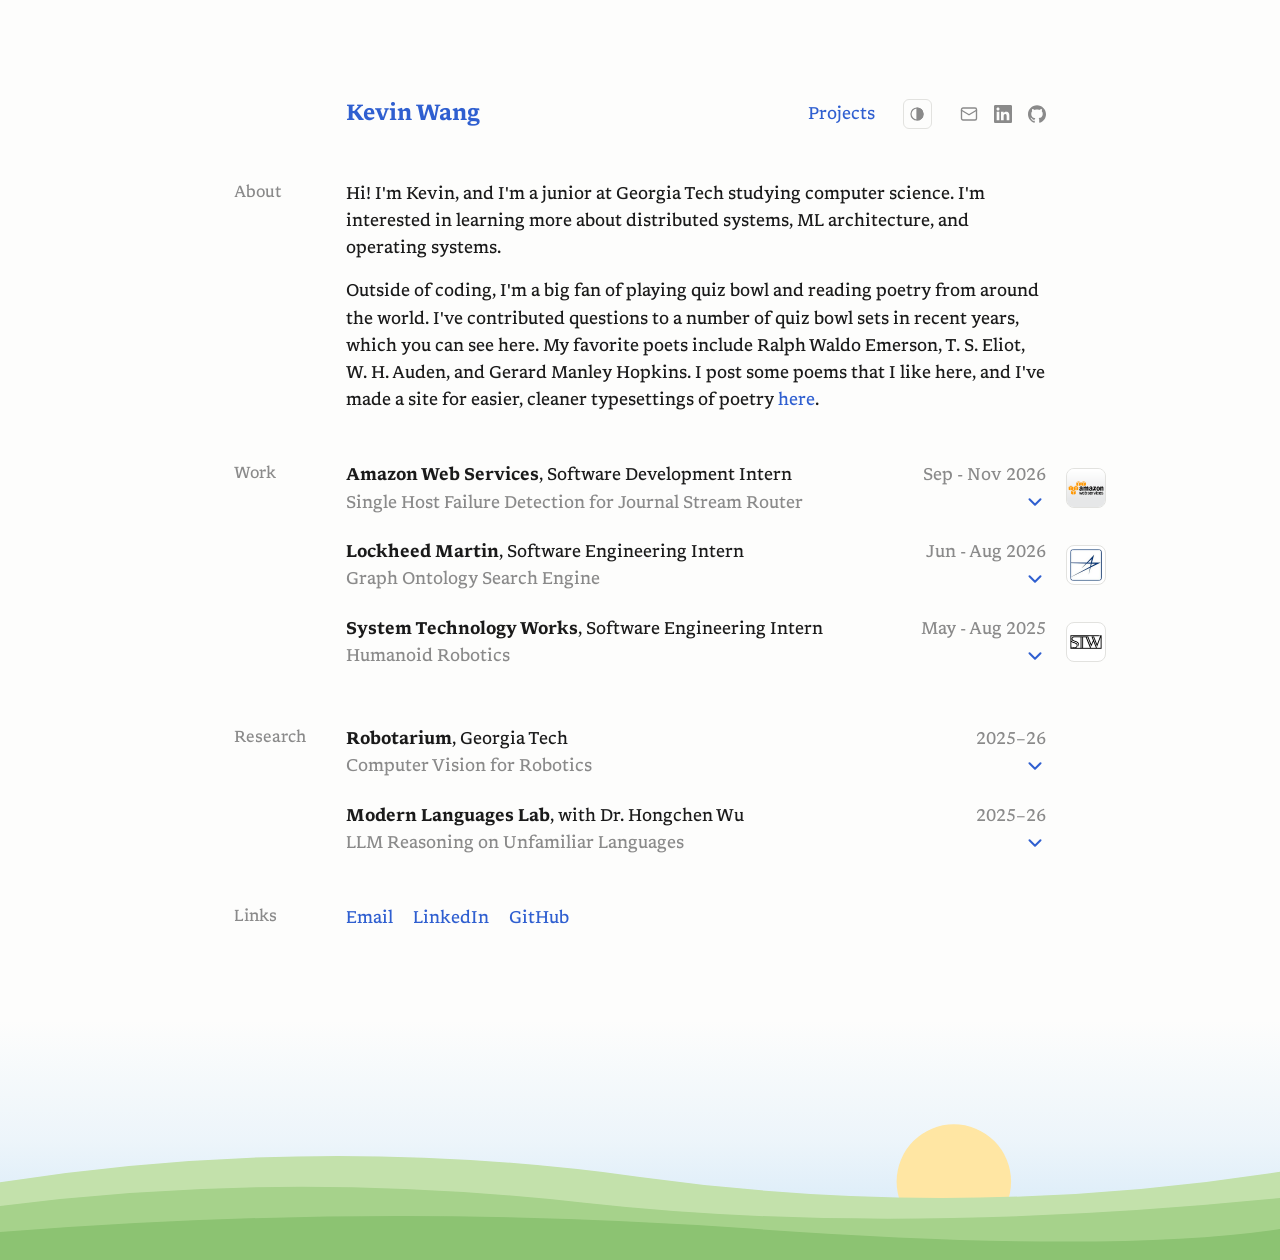
==== index.html @ 2fbb44e0 "Projects page as expandable rows; host Poem Typesetter; QBuzzer live link - Projects use the same ex" ====
<!doctype html>
<html lang="en">
<head>
  <meta charset="utf-8">
  <meta name="viewport" content="width=device-width, initial-scale=1">
  <title>Kevin Wang</title>
  <meta name="description" content="Kevin Wang — CS + Math at Georgia Tech. Distributed systems, operating systems, and ML.">
  <link rel="preload" href="/fonts/Libron-Regular.ttf" as="font" type="font/ttf" crossorigin>
  <!-- Tab icon: sun in a sky, matching the scene at the bottom. script.js swaps it with the theme picker. -->
  <link rel="icon" type="image/svg+xml" href="/favicon-light.svg" media="(prefers-color-scheme: light)">
  <link rel="icon" type="image/svg+xml" href="/favicon-dark.svg" media="(prefers-color-scheme: dark)">
  <link rel="stylesheet" href="/style.css?v=17">
  <script>
    (function () {
      var t = null;
      try { t = localStorage.getItem("theme"); } catch (e) {}
      if (t !== "light" && t !== "dark") t = matchMedia("(prefers-color-scheme: dark)").matches ? "dark" : "light"; // auto
      document.documentElement.dataset.theme = t;
    })();
  </script>
  <!-- Umami analytics: replace YOUR-WEBSITE-ID with the ID from your Umami dashboard -->
  <script defer src="https://cloud.umami.is/script.js" data-website-id="YOUR-WEBSITE-ID"></script>
</head>
<body>
  <svg width="0" height="0" style="position:absolute" aria-hidden="true">
    <symbol id="icon-light" viewBox="0 0 24 24"><circle cx="12" cy="12" r="4"/><path d="M12 2v2M12 20v2M4.93 4.93l1.41 1.41M17.66 17.66l1.41 1.41M2 12h2M20 12h2M4.93 19.07l1.41-1.41M17.66 6.34l1.41-1.41"/></symbol>
    <symbol id="icon-dark" viewBox="0 0 24 24"><path d="M21 12.8A9 9 0 1 1 11.2 3a7 7 0 0 0 9.8 9.8z"/></symbol>
    <symbol id="icon-auto" viewBox="0 0 24 24"><circle cx="12" cy="12" r="9"/><path d="M12 3a9 9 0 0 1 0 18z" fill="currentColor"/></symbol>
    <symbol id="icon-check" viewBox="0 0 24 24"><path d="M20 6 9 17l-5-5"/></symbol>
  </svg>
  <main>
    <header>
      <h1><a href="/">Kevin Wang</a></h1>
      <div class="header-right">
        <a class="nav-link" href="/projects/">Projects</a>
        <div class="theme-dropdown">
          <button type="button" class="theme-toggle" aria-haspopup="true" aria-expanded="false"
                  aria-controls="theme-menu" aria-label="Change theme" title="Change theme">
            <svg class="icon"><use href="#icon-auto"/></svg>
          </button>
          <ul id="theme-menu" class="theme-menu" hidden>
            <li><button type="button" data-theme-value="light" data-umami-event="theme-light">
              <svg class="icon"><use href="#icon-light"/></svg><span>Light</span><svg class="icon check"><use href="#icon-check"/></svg>
            </button></li>
            <li><button type="button" data-theme-value="dark" data-umami-event="theme-dark">
              <svg class="icon"><use href="#icon-dark"/></svg><span>Dark</span><svg class="icon check"><use href="#icon-check"/></svg>
            </button></li>
            <li><button type="button" data-theme-value="auto" data-umami-event="theme-auto">
              <svg class="icon"><use href="#icon-auto"/></svg><span>Auto</span><svg class="icon check"><use href="#icon-check"/></svg>
            </button></li>
          </ul>
        </div>
        <nav class="icons">
          <a href="mailto:kevinwanggtswe@gmail.com" aria-label="Email" data-umami-event="email">
            <svg viewBox="0 0 24 24" fill="none" stroke="currentColor" stroke-width="1.8" stroke-linecap="round" stroke-linejoin="round"><rect x="2" y="4" width="20" height="16" rx="2"/><path d="m22 7-10 6L2 7"/></svg>
          </a>
          <a href="https://linkedin.com/in/kevin-wang-gt" aria-label="LinkedIn" data-umami-event="linkedin">
            <svg viewBox="0 0 24 24" fill="currentColor"><path d="M20.447 20.452h-3.554v-5.569c0-1.328-.027-3.037-1.852-3.037-1.853 0-2.136 1.445-2.136 2.939v5.667H9.351V9h3.414v1.561h.046c.477-.705 1.637-1.548 3.37-1.548 3.601 0 4.267 2.37 4.267 4.892v6.255zM5.337 7.433c-1.144 0-2.063-.926-2.063-2.065 0-1.138.92-2.063 2.063-2.063 1.14 0 2.064.925 2.064 2.063 0 1.139-.925 2.065-2.064 2.065zm1.782 13.019H3.555V9h3.564v11.452zM22.225 0H1.771C.792 0 0 .774 0 1.729v20.542C0 23.227.792 24 1.771 24h20.451C23.2 24 24 23.227 24 22.271V1.729C24 .774 23.2 0 22.222 0h.003z"/></svg>
          </a>
          <a href="https://github.com/kevinw93" aria-label="GitHub" data-umami-event="github">
            <svg viewBox="0 0 24 24" fill="currentColor"><path d="M12 .297c-6.63 0-12 5.373-12 12 0 5.303 3.438 9.8 8.205 11.385.6.113.82-.258.82-.577 0-.285-.01-1.04-.015-2.04-3.338.724-4.042-1.61-4.042-1.61C4.422 18.07 3.633 17.7 3.633 17.7c-1.087-.744.084-.729.084-.729 1.205.084 1.838 1.236 1.838 1.236 1.07 1.835 2.809 1.305 3.495.998.108-.776.417-1.305.76-1.605-2.665-.3-5.466-1.332-5.466-5.93 0-1.31.465-2.38 1.235-3.22-.135-.303-.54-1.523.105-3.176 0 0 1.005-.322 3.3 1.23.96-.267 1.98-.399 3-.405 1.02.006 2.04.138 3 .405 2.28-1.552 3.285-1.23 3.285-1.23.645 1.653.24 2.873.12 3.176.765.84 1.23 1.91 1.23 3.22 0 4.61-2.805 5.625-5.475 5.92.42.36.81 1.096.81 2.22 0 1.606-.015 2.896-.015 3.286 0 .315.21.69.825.57C20.565 22.092 24 17.592 24 12.297c0-6.627-5.373-12-12-12"/></svg>
          </a>
        </nav>
      </div>
    </header>

    <section>
      <h2>About</h2>
      <div>
        <p>
          Hi! I'm Kevin, and I'm a junior at Georgia Tech studying computer science.
          I'm interested in learning more about distributed systems, ML architecture,
          and operating systems.
        </p>
        <p>
          Outside of coding, I'm a big fan of playing quiz bowl and reading poetry
          from around the world. I've contributed questions to a number of quiz bowl
          sets in recent years, which you can see here. My favorite poets include
          Ralph Waldo Emerson, T. S. Eliot, W. H. Auden, and Gerard Manley Hopkins.
          I post some poems that I like here, and I've made a site for easier, cleaner
          typesettings of poetry <a href="/projects/poem-typesetter/">here</a>.
        </p>
      </div>
    </section>

    <section>
      <h2>Work</h2>
      <!-- Click a role to expand it. Each <li class="exp"> is one experience. -->
      <ul class="exps">
          <li class="exp">
            <button type="button" class="exp-head" aria-expanded="false" aria-controls="exp-0">
              <span class="exp-text">
                <span class="row"><span><b>Amazon Web Services</b>, Software Development Intern</span><span class="date">Sep - Nov 2026</span></span>
                <span class="exp-title">Single Host Failure Detection for Journal Stream Router<svg class="chev" viewBox="0 0 24 24" aria-hidden="true"><path d="m6 9 6 6 6-6"/></svg></span>
              </span>
              <img class="exp-logo" src="/images/logos/aws.png" alt="" width="40" height="40">
            </button>
            <div class="exp-body" id="exp-0">
              <div>
                <p>This fall, I'm interning on the Journal team at <b>Amazon Web Services</b>. Journal is a fault-tolerant, high performance, durable write-ahead log service at massive scale, handling over 100M transactions per second. Journal is regularly used as a tier-0 building block for other AWS services. For example, Journal enables S3 and DynamoDB to durably record changes before applying them.</p>
                <p>My project detects and isolates single-host failures in Journal Stream Router (JSR), the fleet that routes clients to the Journal backend. A JSR host with failing hardware can keep accepting connections while serving them poorly, hurting every client routed to it. I built a system that watches each host's kernel logs for signs of hardware failure and quarantines a failing host. A quarantined host stops accepting new connections and gradually drains its existing connections to healthy hosts. To protect fleet capacity, hosts coordinate through a shared lease. Only one host can be quarantined at a time, and only when enough healthy hosts remain to absorb its traffic.</p>
                <p>I’m approaching the end of my internship, and I’m excited to see the results of my work once it’s productionized! I’ve been able to catch a whole host of errors during beta testing, and I’m hoping my work will reduce the oncall load by catching failing hosts before Journal sees customer impact.</p>
              </div>
            </div>
          </li>
          <li class="exp">
            <button type="button" class="exp-head" aria-expanded="false" aria-controls="exp-1">
              <span class="exp-text">
                <span class="row"><span><b>Lockheed Martin</b>, Software Engineering Intern</span><span class="date">Jun - Aug 2026</span></span>
                <span class="exp-title">Graph Ontology Search Engine<svg class="chev" viewBox="0 0 24 24" aria-hidden="true"><path d="m6 9 6 6 6-6"/></svg></span>
              </span>
              <img class="exp-logo" src="/images/logos/lockheed-martin.png" alt="" width="40" height="40">
            </button>
            <div class="exp-body" id="exp-1">
              <div>
                <p>Over the summer I was at <b>Lockheed Martin</b>, where I rebuilt the communications org’s search engine, which previously ran on Algolia. The old engine often missed valid results for domain-specific queries, with searches using an acronym, internal program name, or paraphrase routinely failing to surface relevant documents, often with zero results.</p>
                <p>To fix this, I built a search engine using OpenSearch and AWS Neptune. Using large language models, I extracted entity-relationship-entity triples from 15,000+ internal documents into AWS Neptune, producing a graph of 270K+ nodes and 1.2M+ edges. When a document is indexed, Cypher queries fetch its entities, aliases, and related concepts from the graph and store them on the document’s OpenSearch entry. Related concepts are weighted lower than direct aliases so loose matches don't crowd out exact ones.</p>
                <p>As a result, a search using a program's full name now finds documents that only use its acronym and also documents containing semantically related content. Compared to the same OpenSearch pipeline without the graph, this raised the top-10 search result relevance (nDCG) by 46%. Because all graph work happens at index time, searches never wait on Neptune. Serving from inside Lockheed's network instead of calling an external service also cut p95 query latency by 40% compared to Algolia.</p>
              </div>
            </div>
          </li>
          <li class="exp">
            <button type="button" class="exp-head" aria-expanded="false" aria-controls="exp-2">
              <span class="exp-text">
                <span class="row"><span><b class="peek">System Technology Works<span class="peek-window" aria-hidden="true"><img src="/images/zeus2q.png" alt=""></span></b>, Software Engineering Intern</span><span class="date">May - Aug 2025</span></span>
                <span class="exp-title">Humanoid Robotics<svg class="chev" viewBox="0 0 24 24" aria-hidden="true"><path d="m6 9 6 6 6-6"/></svg></span>
              </span>
              <img class="exp-logo" src="/images/logos/stw.png" alt="" width="40" height="40">
            </button>
            <div class="exp-body" id="exp-2">
              <span class="robot-window" aria-hidden="true"><img src="/images/robot.png" alt="" loading="lazy"></span>
              <div>
                <p>Previously, I interned at <b>System Technology Works</b>, which is a local robotics company in Georgia building humanoid robots such as the Zeus2Q. I built software that contributed to the Zeus2Q’s seeing, walking, talking, and overall human interaction capabilities.</p>
                <p>For vision, I built face tracking that uses OpenCV to detect faces and a PID controller to turn the robot's head so the person stays centered in view. I also built an object detection pipeline that combines YOLO with an Intel RealSense depth camera to locate objects in 3D in real time, so the robot knows where things are around it. For conversation, I used Llama 3 to generate the robot's responses in 10+ languages, with keyword detection to trigger interactions such as playing rock, paper, scissors, shaking hands, or dancing. I also tuned the robot's movements so it could walk and dance while keeping its balance.</p>
              </div>
            </div>
          </li>
      </ul>
    </section>

    <section>
      <h2>Research</h2>
      <!-- FILLER: the Modern Languages Lab text is still placeholder; Robotarium is final -->
      <ul class="exps">
          <li class="exp">
            <button type="button" class="exp-head" aria-expanded="false" aria-controls="exp-3">
              <span class="row"><span><b>Robotarium</b>, Georgia Tech</span><span class="date">2025–26</span></span>
              <span class="exp-title">Computer Vision for Robotics<svg class="chev" viewBox="0 0 24 24" aria-hidden="true"><path d="m6 9 6 6 6-6"/></svg></span>
            </button>
            <div class="exp-body" id="exp-3">
              <div>
                <p>At the <b>Robotarium</b> at Georgia Tech, I worked on getting the lab's small robots to find and follow each other using nothing but their onboard cameras, with no external tracking system.</p>
                <p>I trained a lightweight YOLOv5-nano detector on a custom Roboflow dataset reaching 0.95 mAP for robot detection, then shrank the model by 65% with INT8 quantization in ONNX Runtime so it was small enough to run in real time on a Raspberry Pi. ROS2 nodes written in C++ read frames through libcamera and publish bounding box coordinates, which the robot used to detect and follow the robot in front of it.</p>
              </div>
            </div>
          </li>
          <li class="exp">
            <button type="button" class="exp-head" aria-expanded="false" aria-controls="exp-4">
              <span class="row"><span><b>Modern Languages Lab</b>, with Dr. Hongchen Wu</span><span class="date">2025–26</span></span>
              <span class="exp-title">LLM Reasoning on Unfamiliar Languages<svg class="chev" viewBox="0 0 24 24" aria-hidden="true"><path d="m6 9 6 6 6-6"/></svg></span>
            </button>
            <div class="exp-body" id="exp-4">
              <div>
                <p>I got into computational linguistics through linguistics olympiads: puzzles where you work out how a language you've never seen works from just a handful of examples. I won a gold medal at NACLO and went on to compete for the US at the International Linguistics Olympiad, where I received an honorable mention.</p>
                <p>So at the <b>Modern Languages Lab</b> with Dr. Hongchen Wu, it felt natural to turn those same puzzles on large language models. I co-authored a paper testing how well 8 leading LLMs reason about unfamiliar languages across more than two hundred olympiad problems.</p>
              </div>
            </div>
          </li>
      </ul>
    </section>

    <section>
      <h2>Links</h2>
      <p class="links">
        <a href="mailto:kevinwanggtswe@gmail.com" data-umami-event="email">Email</a>
        <a href="https://linkedin.com/in/kevin-wang-gt" data-umami-event="linkedin">LinkedIn</a>
        <a href="https://github.com/kevinw93" data-umami-event="github">GitHub</a>
      </p>
    </section>
  </main>

  <!-- Decorative pasture scene: hand-drawn with basic SVG shapes. The sky fades to transparent at the top. Colors come from CSS variables (--sky, --sun, etc.). -->
  <footer class="scene" aria-hidden="true">
    <svg viewBox="0 0 1440 260" preserveAspectRatio="xMidYMax slice">
      <defs>
        <linearGradient id="sky" x1="0" y1="0" x2="0" y2="1">
          <stop offset="0" style="stop-color: var(--sky)" stop-opacity="0"/>
          <stop offset="0.5" style="stop-color: var(--sky)" stop-opacity="0.35"/>
          <stop offset="1" style="stop-color: var(--sky)" stop-opacity="1"/>
        </linearGradient>
      </defs>
      <rect width="1440" height="260" fill="url(#sky)"/>
      <circle class="sun" cx="1060" cy="175" r="62"/>
      <path class="hill-back" d="M0 180 Q 360 120 720 170 T 1440 160 V260 H0 Z"/>
      <path class="hill-mid" d="M0 205 Q 320 160 660 198 T 1440 190 V260 H0 Z"/>
      <path class="hill-front" d="M0 232 Q 420 196 840 226 T 1440 222 V260 H0 Z"/>
    </svg>
  </footer>

  <script src="/script.js?v=17"></script>
</body>
</html>
---- style.css ----
/* Libron by Nico Verbruggen, SIL Open Font License 1.1 (see fonts/OFL.txt) */
@font-face {
  font-family: "Libron";
  src: url("fonts/Libron-Regular.ttf") format("truetype");
  font-weight: 400; font-style: normal; font-display: swap;
}
@font-face {
  font-family: "Libron";
  src: url("fonts/Libron-Italic.ttf") format("truetype");
  font-weight: 400; font-style: italic; font-display: swap;
}
@font-face {
  font-family: "Libron";
  src: url("fonts/Libron-Bold.ttf") format("truetype");
  font-weight: 700; font-style: normal; font-display: swap;
}

:root {
  --bg: #fdfdfc;
  --fg: #1a1a1a;
  --muted: #8a8a8a;
  --accent: #2f5fd0;
  --border: #e2e2df;
  --hover: #f1f1ee;
  --sky: #cfe6f7;
  --sun: #ffe6a3;
  --hill-1: #c3e1ab;
  --hill-2: #a6d28b;
  --hill-3: #8cc372;
  --label-w: 7rem;
}

/* dark theme: set by the toggle (data-theme), or by the system setting if JS is off */
:root[data-theme="dark"] {
  --bg: #111;
  --fg: #e6e6e6;
  --muted: #777;
  --accent: #8aa8ff;
  --border: #2c2c2c;
  --hover: #1c1c1c;
  --sky: #1d2b47;
  --sun: #e8e3c8;
  --hill-1: #2c4630;
  --hill-2: #253e29;
  --hill-3: #1f3522;
}
@media (prefers-color-scheme: dark) {
  :root:not([data-theme]) {
    --bg: #111;
    --fg: #e6e6e6;
    --muted: #777;
    --accent: #8aa8ff;
    --border: #2c2c2c;
    --hover: #1c1c1c;
    --sky: #1d2b47;
    --sun: #e8e3c8;
    --hill-1: #2c4630;
    --hill-2: #253e29;
    --hill-3: #1f3522;
  }
}
:root[data-theme="dark"] { color-scheme: dark; }

* { box-sizing: border-box; margin: 0; padding: 0; }

/* Overscroll ("rubber band") areas show the root element's background, not the body's.
   script.js adds .overscroll-bottom near the bottom of the page so dragging past the hills
   reveals more green instead of the page color. */
html { background-color: var(--bg); }
html.overscroll-bottom { background-color: var(--hill-3); }

body {
  background: var(--bg);
  color: var(--fg);
  font: 17px/1.6 "Libron", Georgia, serif;
  -webkit-font-smoothing: antialiased;
}

main {
  max-width: 860px;
  margin: 0 auto;
  padding: 6rem 1.5rem;
}

header {
  display: flex;
  justify-content: space-between;
  align-items: center;
  margin-bottom: 3rem;
  padding-left: var(--label-w);
}

.header-right { display: flex; align-items: center; gap: 1.75rem; }

/* theme picker: bordered icon button + Light / Dark / Auto menu */
.theme-dropdown { position: relative; display: flex; }
.icon {
  width: 16px; height: 16px;
  fill: none; stroke: currentColor; stroke-width: 1.8;
  stroke-linecap: round; stroke-linejoin: round;
  flex-shrink: 0;
}
.theme-toggle {
  display: flex;
  align-items: center;
  padding: 0.35rem;
  background: none;
  color: var(--muted);
  border: 1px solid var(--border);
  border-radius: 6px;
  cursor: pointer;
}
.theme-toggle:hover, .theme-toggle[aria-expanded="true"] { color: var(--fg); background: var(--hover); }
.theme-menu {
  position: absolute;
  right: 0;
  top: calc(100% + 0.4rem);
  z-index: 10;
  min-width: 8.5rem;
  padding: 0.25rem;
  list-style: none;
  background: var(--bg);
  border: 1px solid var(--border);
  border-radius: 8px;
  box-shadow: 0 6px 16px rgba(0, 0, 0, 0.12);
}
.theme-menu li + li { margin-top: 0; }
.theme-menu button {
  display: flex;
  align-items: center;
  gap: 0.6rem;
  width: 100%;
  padding: 0.4rem 0.6rem;
  background: none;
  color: var(--fg);
  border: 0;
  border-radius: 6px;
  font: inherit;
  font-size: 0.95rem;
  text-align: left;
  cursor: pointer;
}
.theme-menu button:hover { background: var(--hover); }
.theme-menu button[aria-pressed="true"] { font-weight: 700; }
.theme-menu .check { margin-left: auto; visibility: hidden; }
.theme-menu button[aria-pressed="true"] .check { visibility: visible; }
:root:not([data-theme]) .theme-dropdown { display: none; } /* no JS: hide the picker */

.icons { display: flex; gap: 1rem; }
.icons a { color: var(--muted); display: flex; }
.icons a:hover { color: var(--fg); }
.icons svg { width: 18px; height: 18px; }

h1 { font-size: 1.4rem; font-weight: 700; }

section {
  display: grid;
  grid-template-columns: var(--label-w) 1fr;
  margin-bottom: 2.5rem;
}

h2 {
  font-size: 1rem;
  font-weight: 400;
  color: var(--muted);
}

ul { list-style: none; }
li + li { margin-top: 1.1rem; }

.row {
  display: flex;
  justify-content: space-between;
  gap: 1rem;
}

b { font-weight: 700; }

.date {
  color: var(--muted);
  white-space: nowrap;
}

li p { color: var(--muted); }

a {
  color: var(--accent);
  text-decoration: none;
}
a:hover { text-decoration: underline; }

.links a + a { margin-left: 1rem; }

/* header: name + Projects link use the link color */
h1 a, .nav-link { color: var(--accent); }
.nav-link[aria-current="page"] { text-decoration: underline; text-underline-offset: 3px; }

/* projects page: same expandable rows as Work, with link buttons always visible */
.button {
  display: inline-block;
  padding: 0.2rem 0.75rem;
  border: 1px solid var(--border);
  border-radius: 6px;
  font-size: 0.9rem;
}
.button:hover { background: var(--hover); text-decoration: none; }

/* expandable work experiences: click the row, body slides open */
.exps .exp + .exp { margin-top: 0.4rem; }
.exp-head {
  display: block;
  width: calc(100% + 1.2rem);
  margin: 0 -0.6rem;
  padding: 0.5rem 0.6rem;
  font: inherit;
  color: inherit;
  text-align: left;
  background: none;
  border: 0;
  border-radius: 6px;
  cursor: pointer;
  transition: background-color 0.2s ease;
}
.exp-head:hover { background: var(--hover); }
/* company logos: just outside the row's right edge, so dates and arrows stay aligned with Research */
.exp { position: relative; }
.exp-logo {
  position: absolute;
  top: calc(0.5rem + 7px); /* centered on the two-line row header */
  left: calc(100% + 1.25rem);
  width: 2.5rem;
  height: 2.5rem;
  padding: 3px;
  object-fit: contain;
  background: #fff;
  border: 1px solid var(--border);
  border-radius: 8px;
}
.exp-logo[src$="aws.png"] { padding: 0; object-fit: cover; } /* the AWS icon has its own grey background */
/* not enough room beside the column: put the logo inside the row instead */
@media (max-width: 1000px) {
  .exp-head:has(.exp-logo) { display: grid; grid-template-columns: 1fr auto; align-items: center; gap: 1rem; }
  .exp-logo { position: static; }
}
.exp-head:focus-visible { outline: 2px solid var(--accent); outline-offset: 2px; }
.exp-title {
  display: flex;
  justify-content: space-between;
  align-items: center;
  gap: 1rem;
  color: var(--muted);
}
.exp-head:hover .exp-title { color: var(--fg); }
.chev {
  width: 22px; height: 22px; flex-shrink: 0;
  fill: none; stroke: var(--accent); stroke-width: 2.2; stroke-linecap: round; stroke-linejoin: round;
  transition: transform 0.3s ease;
}
.exp-head[aria-expanded="true"] .chev { transform: rotate(180deg); }
.exp-body {
  display: grid;
  grid-template-rows: 0fr;
  opacity: 0;
  transition: grid-template-rows 0.35s ease, opacity 0.35s ease;
}
.exp-body > div { overflow: hidden; }
.exp-body p { padding-top: 0.75rem; color: var(--fg); }
section:has(.exps) h2 { padding-top: 0.5rem; } /* line up with the padded rows */
.exp-body p + p { margin-top: 0; }
.exp-head[aria-expanded="true"] + .exp-body,
.proj-head:has(.exp-head[aria-expanded="true"]) + .exp-body { grid-template-rows: 1fr; opacity: 1; }
.exp-body > div > :last-child { padding-bottom: 0.5rem; }
:root:not([data-theme]) .exp-body { grid-template-rows: 1fr; opacity: 1; } /* no JS: show everything */
:root:not([data-theme]) .chev { display: none; }
@media (prefers-reduced-motion: reduce) {
  .exp-body, .chev { transition: none; }
}

/* pasture scene at the bottom of every page */
body { min-height: 100vh; display: flex; flex-direction: column; }
main { flex: 1; width: 100%; }
.scene { display: block; height: 240px; margin-top: -3rem; pointer-events: none; }
.scene svg { display: block; width: 100%; height: 100%; }
.scene .sun { fill: var(--sun); }
.scene .hill-back { fill: var(--hill-1); }
.scene .hill-mid { fill: var(--hill-2); }
.scene .hill-front { fill: var(--hill-3); }

/* Small Zeus2Q: his head bobs up from behind "System Technology Works" when you hover that row.
   .peek-window clips him at the top of the text, so he looks like he's behind it. */
.exp-head { isolation: isolate; } /* keeps Zeus above the row's hover background but behind its text */
.peek { position: relative; }
.peek-window {
  position: absolute;
  right: 0.9em;
  bottom: 62%;
  width: 72px;
  height: 32px;
  overflow: hidden;
  z-index: -1;
  pointer-events: none;
}
.peek-window img {
  display: block;
  width: 72px;
  transform: translateY(32px);
  transition: transform 0.45s cubic-bezier(.3, 1.4, .5, 1);
}
.exp-head:hover .peek-window img,
.exp-head:focus-visible .peek-window img { transform: translateY(1px) rotate(-6deg); }

/* Big Zeus2Q: leans out from the left edge of the expanded paragraphs whenever they're open.
   .robot-window spans the text's height and ends at its left edge, so he's clipped there.
   It lives inside .exp-body, so he fades in and out with the text. */
.exp-body { position: relative; }
.robot-window {
  position: absolute;
  top: 0.75rem;
  bottom: 0;
  right: calc(100% + 6px); /* small gap before the text */
  width: 110px;
  overflow: hidden;
  pointer-events: none;
  /* fade him out toward the text instead of a hard edge */
  -webkit-mask-image: linear-gradient(to right, #000 62%, transparent 100%);
  mask-image: linear-gradient(to right, #000 62%, transparent 100%);
}
.robot-window img {
  position: absolute;
  top: 0;
  left: 0;
  width: 200px;
  max-width: none;
  transform: translateX(110px);
  transform-origin: 60% 30%;
  transition: transform 0.6s cubic-bezier(.3, 1.3, .5, 1) 0.1s;
}
.exp-head[aria-expanded="true"] + .exp-body .robot-window img { transform: translateX(-12px) rotate(-8deg); }
:root:not([data-theme]) .robot-window img { transform: translateX(-12px) rotate(-8deg); } /* no JS: text is open */
@media (max-width: 560px) { .robot-window { display: none; } } /* no room left of the text on phones */
@media (prefers-reduced-motion: reduce) { .peek-window img, .robot-window img { transition: none; } }

/* project rows: the toggle button fills the whole header; the links sit on top of its second line */
/* intro line above the Projects section, lined up with the content column */
.page-intro { padding-left: var(--label-w); margin-bottom: 1.5rem; }
.gh-link { display: inline-flex; align-items: center; gap: 0.3em; }
.gh-link svg { width: 0.95em; height: 0.95em; }
.proj-head { display: grid; }
.proj-head > * { grid-area: 1 / 1; }
.proj .exp-title { min-height: 2rem; }
.proj-links {
  align-self: end;
  display: flex;
  gap: 0.5rem;
  padding-bottom: 0.5rem;
  z-index: 1;
  pointer-events: none; /* clicks between buttons still toggle the row */
}
.proj-links a { pointer-events: auto; background: var(--bg); }
.proj-links a:hover { background: var(--hover); }

@media (max-width: 560px) {
  main { padding: 3rem 1.25rem; }
  header, .page-intro { padding-left: 0; }
  section { grid-template-columns: 1fr; }
  h2 { margin-bottom: 0.5rem; }
}

section p + p { margin-top: 1rem; }
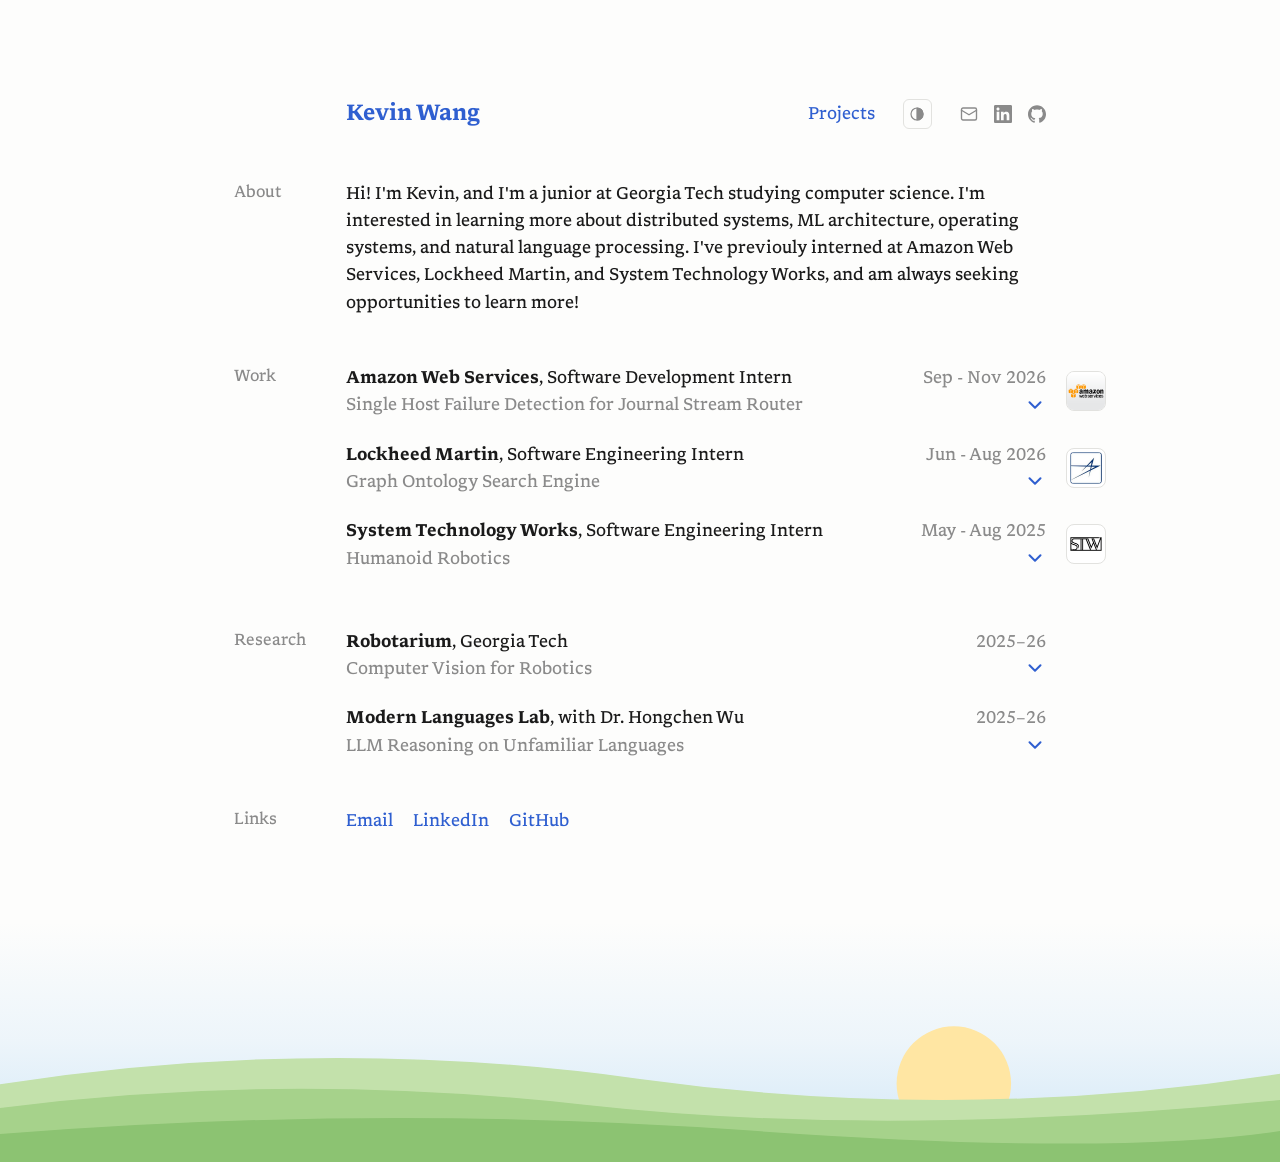
==== commit 219d3a55: "Update About bio" ====
--- a/index.html
+++ b/index.html
@@ -4,7 +4,7 @@
   <meta charset="utf-8">
   <meta name="viewport" content="width=device-width, initial-scale=1">
   <title>Kevin Wang</title>
-  <meta name="description" content="Kevin Wang — CS + Math at Georgia Tech. Distributed systems, operating systems, and ML.">
+  <meta name="description" content=""><!-- TODO: one-line site description for search results -->
   <link rel="preload" href="/fonts/Libron-Regular.ttf" as="font" type="font/ttf" crossorigin>
   <!-- Tab icon: sun in a sky, matching the scene at the bottom. script.js swaps it with the theme picker. -->
   <link rel="icon" type="image/svg+xml" href="/favicon-light.svg" media="(prefers-color-scheme: light)">
@@ -70,15 +70,9 @@
         <p>
           Hi! I'm Kevin, and I'm a junior at Georgia Tech studying computer science.
           I'm interested in learning more about distributed systems, ML architecture,
-          and operating systems.
-        </p>
-        <p>
-          Outside of coding, I'm a big fan of playing quiz bowl and reading poetry
-          from around the world. I've contributed questions to a number of quiz bowl
-          sets in recent years, which you can see here. My favorite poets include
-          Ralph Waldo Emerson, T. S. Eliot, W. H. Auden, and Gerard Manley Hopkins.
-          I post some poems that I like here, and I've made a site for easier, cleaner
-          typesettings of poetry <a href="/projects/poem-typesetter/">here</a>.
+          operating systems, and natural language processing. I've previouly interned 
+          at Amazon Web Services, Lockheed Martin, and System Technology Works, and am 
+          always seeking opportunities to learn more! 
         </p>
       </div>
     </section>
@@ -140,7 +134,6 @@
 
     <section>
       <h2>Research</h2>
-      <!-- FILLER: the Modern Languages Lab text is still placeholder; Robotarium is final -->
       <ul class="exps">
           <li class="exp">
             <button type="button" class="exp-head" aria-expanded="false" aria-controls="exp-3">
@@ -161,8 +154,7 @@
             </button>
             <div class="exp-body" id="exp-4">
               <div>
-                <p>I got into computational linguistics through linguistics olympiads: puzzles where you work out how a language you've never seen works from just a handful of examples. I won a gold medal at NACLO and went on to compete for the US at the International Linguistics Olympiad, where I received an honorable mention.</p>
-                <p>So at the <b>Modern Languages Lab</b> with Dr. Hongchen Wu, it felt natural to turn those same puzzles on large language models. I co-authored a paper testing how well 8 leading LLMs reason about unfamiliar languages across more than two hundred olympiad problems.</p>
+                <!-- TODO: write the Modern Languages Lab description -->
               </div>
             </div>
           </li>
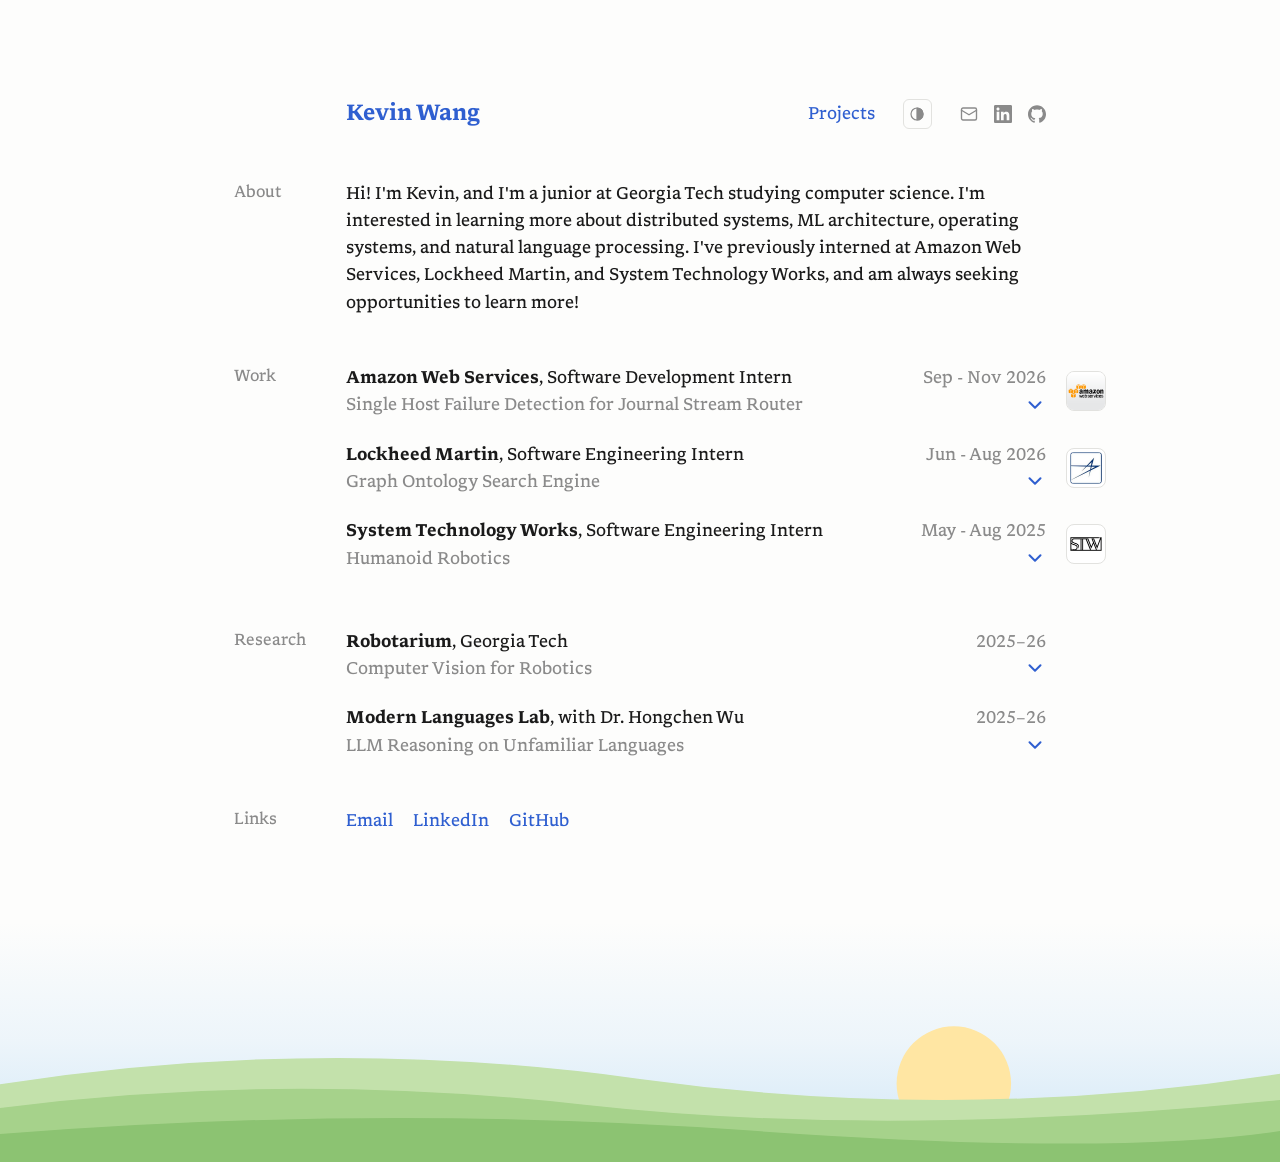
==== commit 293d952b: "Fix bio typo; credit Dr. Hongchen Wu's team on ToneZi page" ====
--- a/index.html
+++ b/index.html
@@ -70,7 +70,7 @@
         <p>
           Hi! I'm Kevin, and I'm a junior at Georgia Tech studying computer science.
           I'm interested in learning more about distributed systems, ML architecture,
-          operating systems, and natural language processing. I've previouly interned 
+          operating systems, and natural language processing. I've previously interned 
           at Amazon Web Services, Lockheed Martin, and System Technology Works, and am 
           always seeking opportunities to learn more! 
         </p>
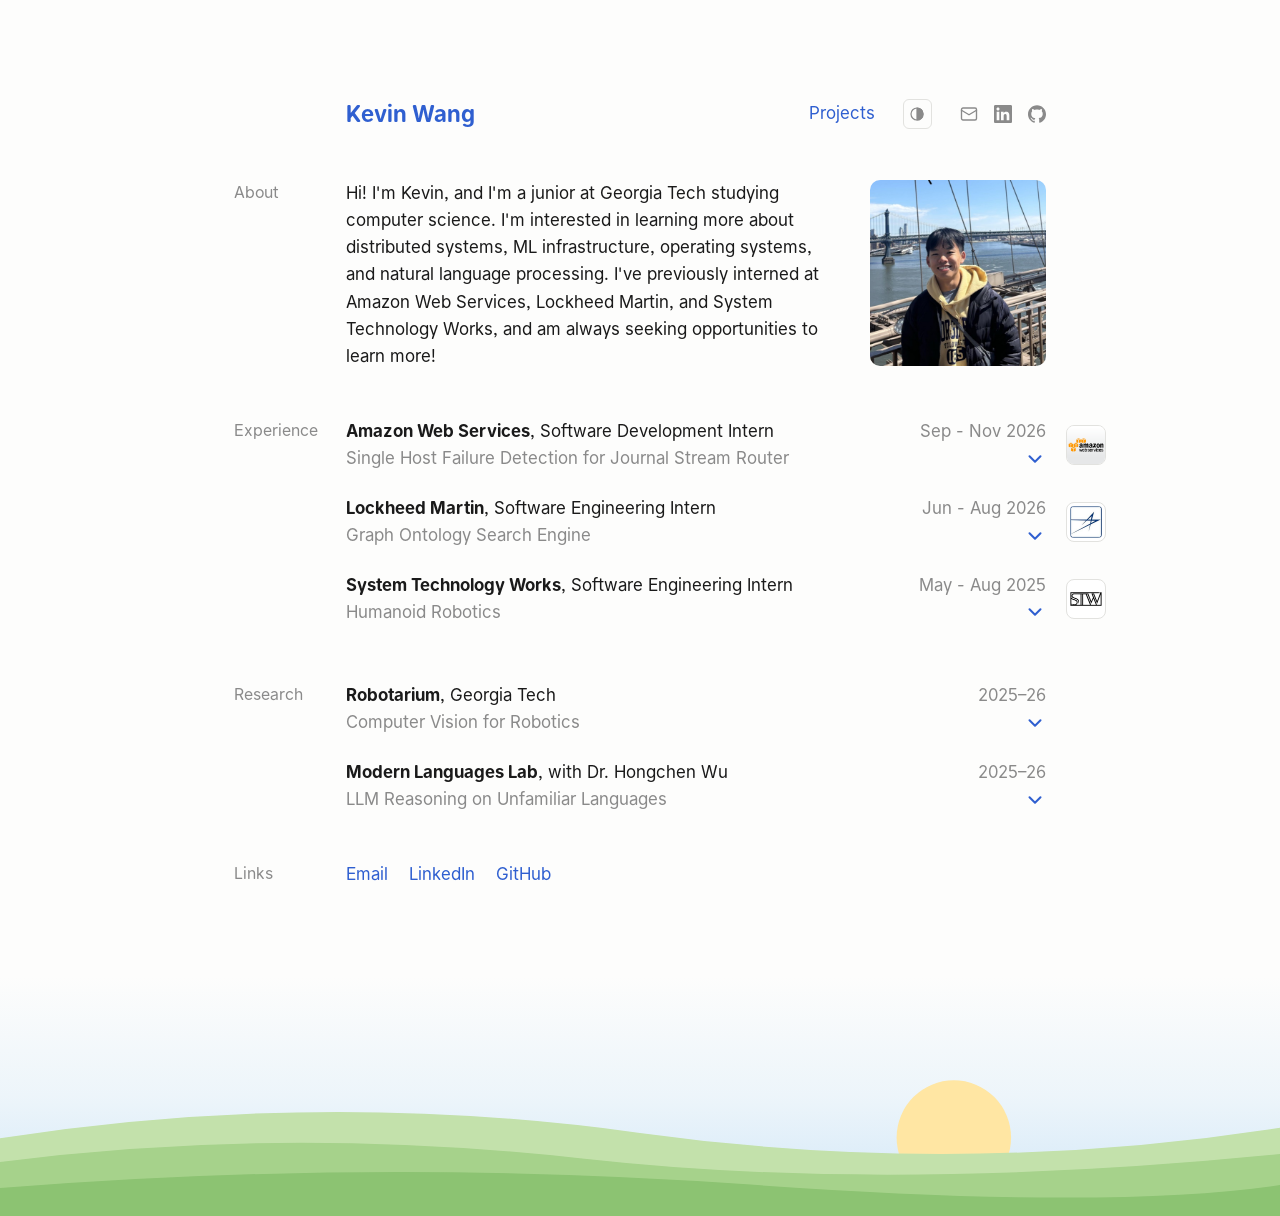
==== commit bfb768fa: "Switch to Allo font, add About photo, open project links in new tabs, fix mobile overflow - Replace " ====
--- a/index.html
+++ b/index.html
@@ -5,11 +5,11 @@
   <meta name="viewport" content="width=device-width, initial-scale=1">
   <title>Kevin Wang</title>
   <meta name="description" content=""><!-- TODO: one-line site description for search results -->
-  <link rel="preload" href="/fonts/Libron-Regular.ttf" as="font" type="font/ttf" crossorigin>
+  <link rel="preload" href="/fonts/Allo-Regular.woff2" as="font" type="font/woff2" crossorigin>
   <!-- Tab icon: sun in a sky, matching the scene at the bottom. script.js swaps it with the theme picker. -->
   <link rel="icon" type="image/svg+xml" href="/favicon-light.svg" media="(prefers-color-scheme: light)">
   <link rel="icon" type="image/svg+xml" href="/favicon-dark.svg" media="(prefers-color-scheme: dark)">
-  <link rel="stylesheet" href="/style.css?v=17">
+  <link rel="stylesheet" href="/style.css?v=21">
   <script>
     (function () {
       var t = null;
@@ -18,8 +18,8 @@
       document.documentElement.dataset.theme = t;
     })();
   </script>
-  <!-- Umami analytics: replace YOUR-WEBSITE-ID with the ID from your Umami dashboard -->
-  <script defer src="https://cloud.umami.is/script.js" data-website-id="YOUR-WEBSITE-ID"></script>
+  <!-- Umami analytics -->
+  <script defer src="https://cloud.umami.is/script.js" data-website-id="af165b88-8970-43d9-ad82-3dfdad4816d4"></script>
 </head>
 <body>
   <svg width="0" height="0" style="position:absolute" aria-hidden="true">
@@ -66,10 +66,11 @@
 
     <section>
       <h2>About</h2>
-      <div>
+      <div class="about">
+        <img class="about-photo" src="/images/kevin3.jpg" alt="Kevin Wang on the Brooklyn Bridge" width="492" height="520">
         <p>
           Hi! I'm Kevin, and I'm a junior at Georgia Tech studying computer science.
-          I'm interested in learning more about distributed systems, ML architecture,
+          I'm interested in learning more about distributed systems, ML infrastructure,
           operating systems, and natural language processing. I've previously interned 
           at Amazon Web Services, Lockheed Martin, and System Technology Works, and am 
           always seeking opportunities to learn more! 
@@ -78,7 +79,7 @@
     </section>
 
     <section>
-      <h2>Work</h2>
+      <h2>Experience</h2>
       <!-- Click a role to expand it. Each <li class="exp"> is one experience. -->
       <ul class="exps">
           <li class="exp">
@@ -122,7 +123,7 @@
               <img class="exp-logo" src="/images/logos/stw.png" alt="" width="40" height="40">
             </button>
             <div class="exp-body" id="exp-2">
-              <span class="robot-window" aria-hidden="true"><img src="/images/robot.png" alt="" loading="lazy"></span>
+              <span class="robot-window" aria-hidden="true"><img src="/images/robot-small.webp" alt="" loading="lazy"></span>
               <div>
                 <p>Previously, I interned at <b>System Technology Works</b>, which is a local robotics company in Georgia building humanoid robots such as the Zeus2Q. I built software that contributed to the Zeus2Q’s seeing, walking, talking, and overall human interaction capabilities.</p>
                 <p>For vision, I built face tracking that uses OpenCV to detect faces and a PID controller to turn the robot's head so the person stays centered in view. I also built an object detection pipeline that combines YOLO with an Intel RealSense depth camera to locate objects in 3D in real time, so the robot knows where things are around it. For conversation, I used Llama 3 to generate the robot's responses in 10+ languages, with keyword detection to trigger interactions such as playing rock, paper, scissors, shaking hands, or dancing. I also tuned the robot's movements so it could walk and dance while keeping its balance.</p>
@@ -189,6 +190,6 @@
     </svg>
   </footer>
 
-  <script src="/script.js?v=17"></script>
+  <script src="/script.js?v=21"></script>
 </body>
 </html>
--- a/style.css
+++ b/style.css
@@ -1,17 +1,17 @@
-/* Libron by Nico Verbruggen, SIL Open Font License 1.1 (see fonts/OFL.txt) */
+/* Allo by Josh Puckett, SIL Open Font License 1.1 (see fonts/OFL.txt) */
 @font-face {
-  font-family: "Libron";
-  src: url("fonts/Libron-Regular.ttf") format("truetype");
+  font-family: "Allo";
+  src: url("fonts/Allo-Regular.woff2") format("woff2");
   font-weight: 400; font-style: normal; font-display: swap;
 }
 @font-face {
-  font-family: "Libron";
-  src: url("fonts/Libron-Italic.ttf") format("truetype");
+  font-family: "Allo";
+  src: url("fonts/Allo-Oblique.woff2") format("woff2");
   font-weight: 400; font-style: italic; font-display: swap;
 }
 @font-face {
-  font-family: "Libron";
-  src: url("fonts/Libron-Bold.ttf") format("truetype");
+  font-family: "Allo";
+  src: url("fonts/Allo-Bold.woff2") format("woff2");
   font-weight: 700; font-style: normal; font-display: swap;
 }
 
@@ -72,7 +72,7 @@
 body {
   background: var(--bg);
   color: var(--fg);
-  font: 17px/1.6 "Libron", Georgia, serif;
+  font: 17px/1.6 "Allo", -apple-system, BlinkMacSystemFont, "Segoe UI", sans-serif;
   -webkit-font-smoothing: antialiased;
 }
 
@@ -155,7 +155,7 @@
 
 section {
   display: grid;
-  grid-template-columns: var(--label-w) 1fr;
+  grid-template-columns: var(--label-w) minmax(0, 1fr);
   margin-bottom: 2.5rem;
 }
 
@@ -180,6 +180,7 @@
   color: var(--muted);
   white-space: nowrap;
 }
+.proj .date { white-space: normal; text-align: right; } /* long tech lists wrap instead of widening the page */
 
 li p { color: var(--muted); }
 
@@ -359,10 +360,23 @@
 .proj-links a { pointer-events: auto; background: var(--bg); }
 .proj-links a:hover { background: var(--hover); }
 
+/* About: text on the left, photo on the right */
+.about { display: flex; align-items: flex-start; gap: 1.75rem; }
+.about p { flex: 1; }
+.about-photo {
+  order: 1; /* photo comes after the text visually */
+  width: 11rem;
+  height: auto;
+  flex-shrink: 0;
+  border-radius: 10px;
+}
+
 @media (max-width: 560px) {
+  .about { flex-direction: column; }
+  .about-photo { order: 0; width: 9rem; }
   main { padding: 3rem 1.25rem; }
   header, .page-intro { padding-left: 0; }
-  section { grid-template-columns: 1fr; }
+  section { grid-template-columns: minmax(0, 1fr); }
   h2 { margin-bottom: 0.5rem; }
 }
 
